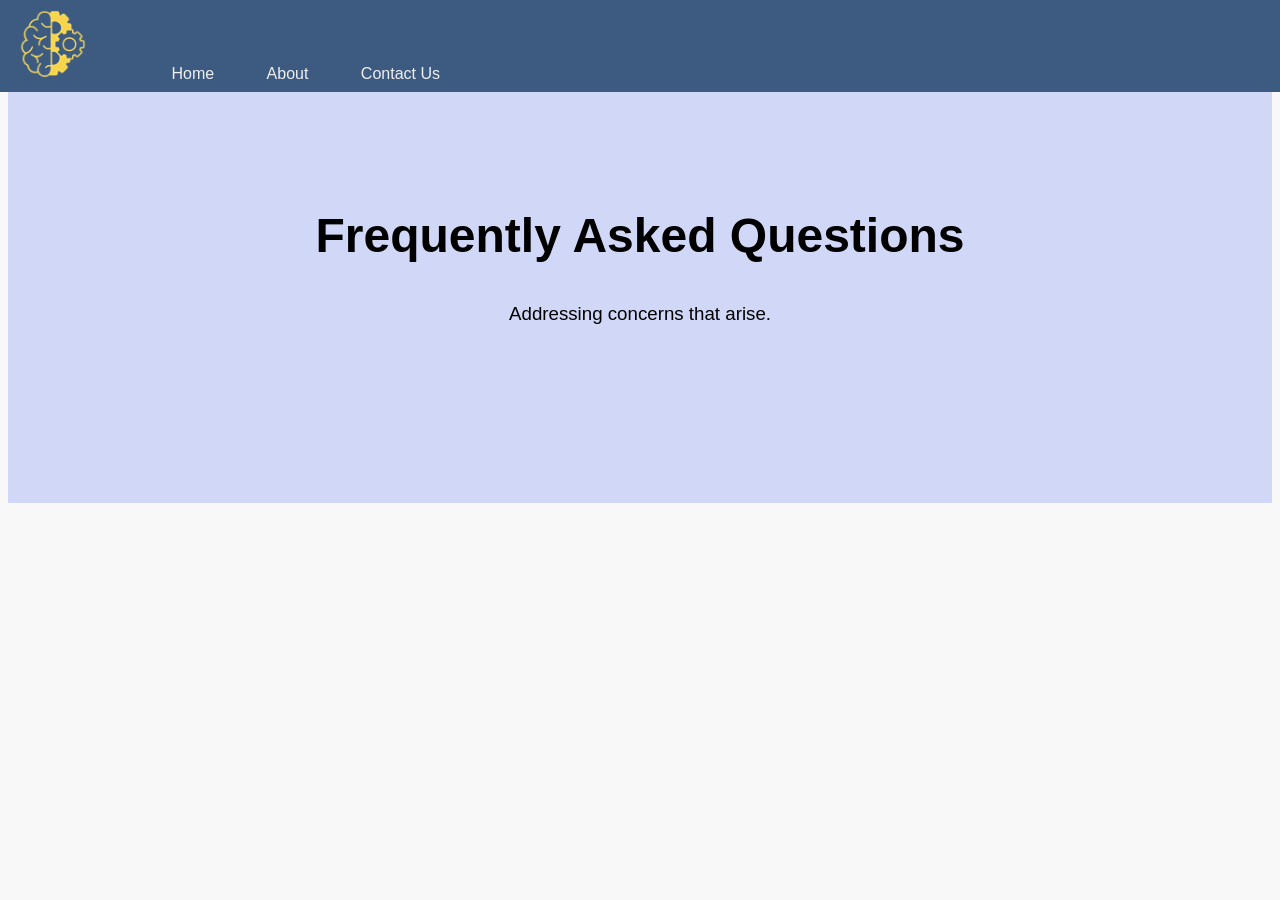
==== faq.html @ a7b6f956 "Add files via upload" ====
<html lang="en">
<head>
    <meta charset="UTF-8">
    <meta name="viewport" content="width=device-width, initial-scale=1.0">
    <title>RCAP Something Something</title>

    <style>
        body {
            font-family: 'Segoe UI', Tahoma, Geneva, Verdana, sans-serif;
            font-size: 16px;
            font-weight: 500;
            overflow-x: hidden;
            background-color: #f8f8f8;
        }

        a {
            text-decoration: none;
            color: #f0f0f0;
            transition: 0.3s;
        }

        .headerlinks:hover {
            transition: 0.3s;
            color: #6abba9;
        }

        #links {
            border: solid 0.5px;
            padding-top: 0.5em;
            padding-bottom: 0.5em;
            border-color: #3d5a80;
            background-color: #3d5a80;
            position: absolute;
            width: 100%;
            top: 0px;
            left: 0px;
        }

        #pageheader {
            transition: 0.3s;
            background-color: #d1d8f7;
            padding: 10em;
        }
    </style>
</head>
<body>
    <div id="links">
        <img src="logo.png" alt="RCAP Product Logo" style="object-fit: cover; padding-left: 1em;" width="70" height="70"><!--300x300 best-->
            <a href="index.html" style="padding-left: 5em;" class="headerlinks">Home</a>
            <a href="ourinfo.html" style="padding-left: 3em;" class="headerlinks">About</a>
            <a href="contact.html" style="padding-left: 3em;" class="headerlinks">Contact Us</a>
    </div>  

    <section id="pageheader">
        <h1 style="text-align: center; font-size: 48px;">Frequently Asked Questions</h1>
        <h3 style="text-align: center; font-weight: 300;">Addressing concerns that arise.</h3>
    </section>

    <section>
        
    </section>


</body>
</html>
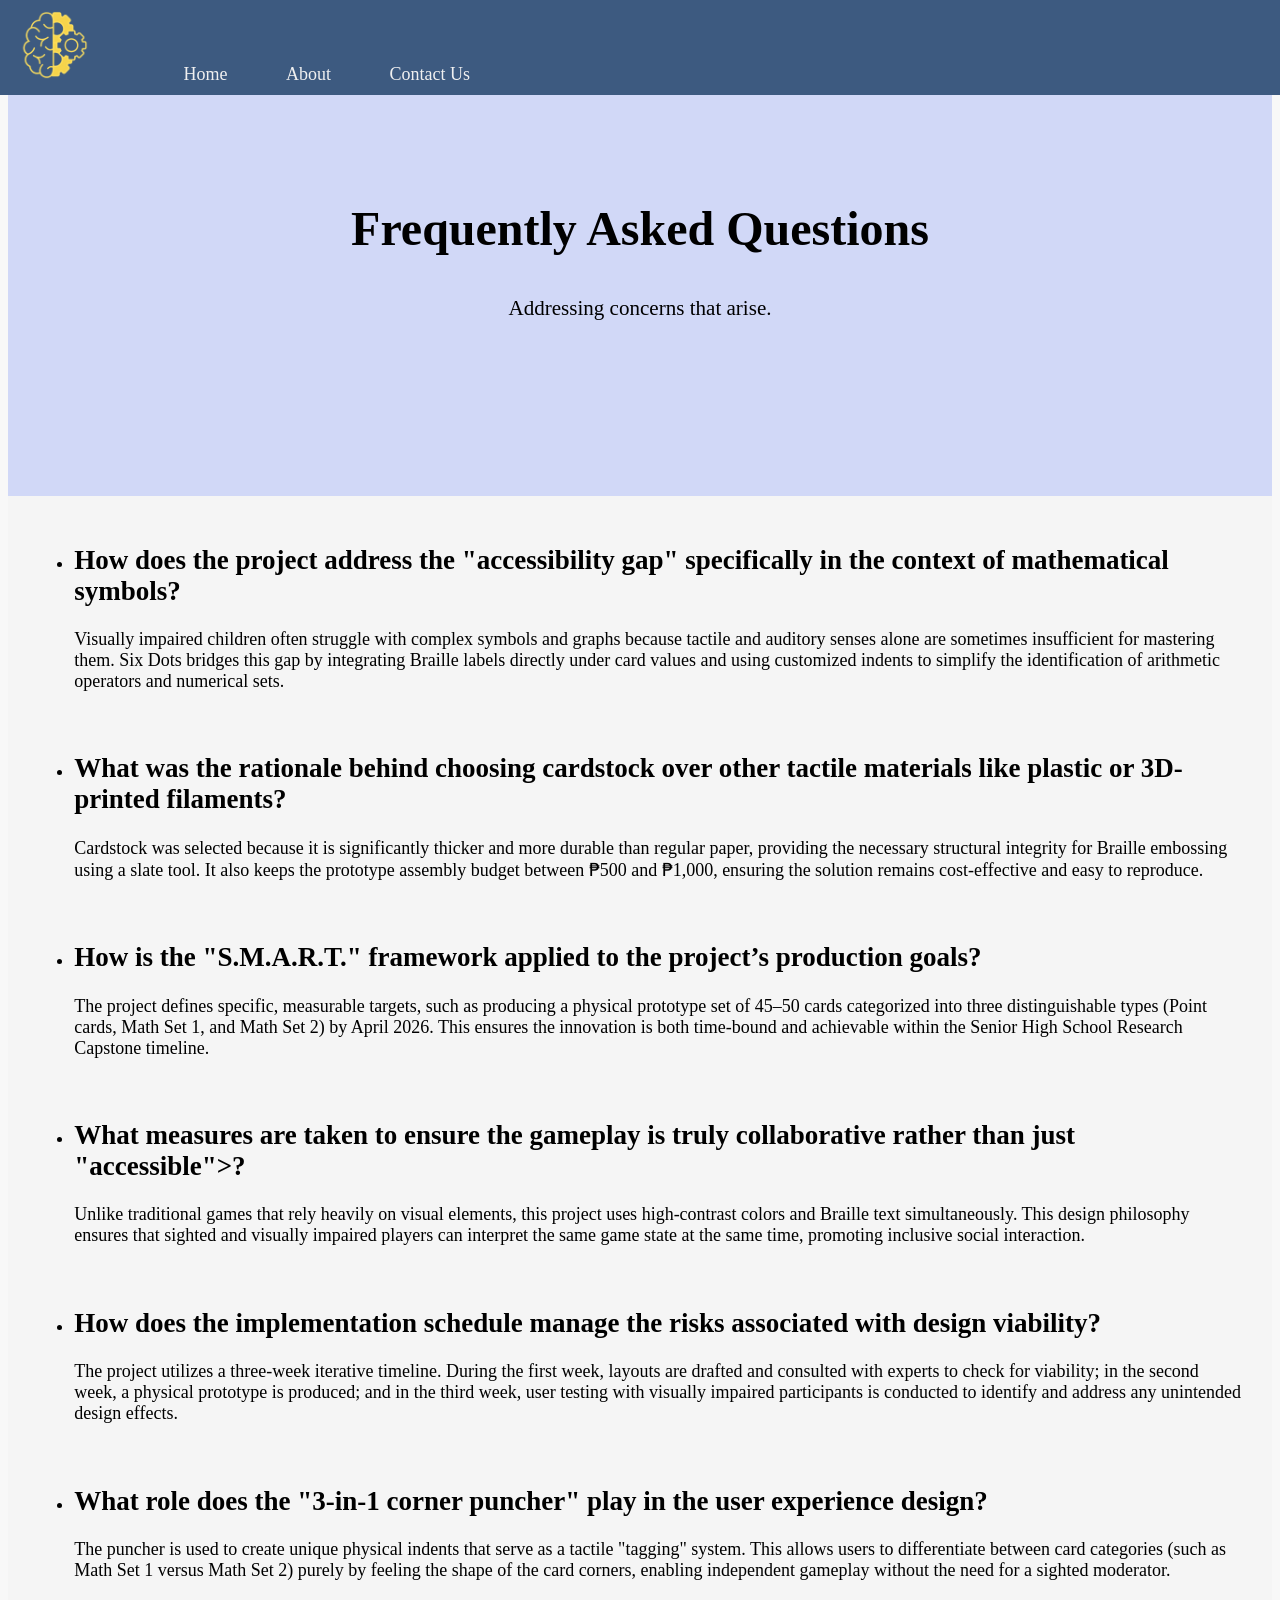
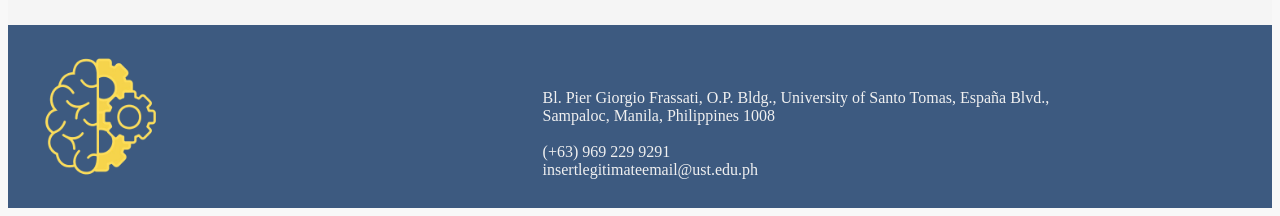
==== commit 03ea2bd7: "Update faq.html" ====
--- a/faq.html
+++ b/faq.html
@@ -2,44 +2,25 @@
 <head>
     <meta charset="UTF-8">
     <meta name="viewport" content="width=device-width, initial-scale=1.0">
-    <title>RCAP Something Something</title>
+    <title>Six Dots | Frequently Asked Questions</title>
 
+    <link rel="stylesheet" type="text/css" href="styles.css">
+    
     <style>
-        body {
-            font-family: 'Segoe UI', Tahoma, Geneva, Verdana, sans-serif;
-            font-size: 16px;
-            font-weight: 500;
-            overflow-x: hidden;
-            background-color: #f8f8f8;
-        }
-
-        a {
-            text-decoration: none;
-            color: #f0f0f0;
-            transition: 0.3s;
-        }
-
-        .headerlinks:hover {
-            transition: 0.3s;
-            color: #6abba9;
-        }
-
-        #links {
-            border: solid 0.5px;
-            padding-top: 0.5em;
-            padding-bottom: 0.5em;
-            border-color: #3d5a80;
-            background-color: #3d5a80;
-            position: absolute;
-            width: 100%;
-            top: 0px;
-            left: 0px;
-        }
-
         #pageheader {
             transition: 0.3s;
             background-color: #d1d8f7;
-            padding: 10em;
+            padding: 12vw;
+        }
+
+        #faqlist {
+            padding: 2%;
+            border: solid 1px #f5f5f5;
+            background-color: #f5f5f5;
+        }
+
+        #questions {
+            padding: 1%;
         }
     </style>
 </head>
@@ -52,14 +33,62 @@
     </div>  
 
     <section id="pageheader">
-        <h1 style="text-align: center; font-size: 48px;">Frequently Asked Questions</h1>
+        <h2 style="text-align: center; font-size: 48px;">Frequently Asked Questions</h2>
         <h3 style="text-align: center; font-weight: 300;">Addressing concerns that arise.</h3>
     </section>
 
-    <section>
+    <section id="faqlist">
+        <ul>
+            <li>
+                <h2>How does the project address the "accessibility gap" specifically in the context of mathematical symbols&#63;</h2>
+                <p>Visually impaired children often struggle with complex symbols and graphs because tactile and auditory senses alone are sometimes insufficient for mastering them. Six Dots bridges this gap by integrating Braille labels directly under card values and using customized indents to simplify the identification of arithmetic operators and numerical sets.</p>
+            </li>
+
+            <br>
+            
+            <li>
+                <h2>What was the rationale behind choosing cardstock over other tactile materials like plastic or 3D-printed filaments&#63;</h2>
+                <p>Cardstock was selected because it is significantly thicker and more durable than regular paper, providing the necessary structural integrity for Braille embossing using a slate tool. It also keeps the prototype assembly budget between ₱500 and ₱1,000, ensuring the solution remains cost-effective and easy to reproduce.</p>
+            </li>
+
+            <br>
+
+            <li>
+                <h2>How is the "S.M.A.R.T." framework applied to the project’s production goals&#63;</h2>
+                <p>The project defines specific, measurable targets, such as producing a physical prototype set of 45–50 cards categorized into three distinguishable types (Point cards, Math Set 1, and Math Set 2) by April 2026. This ensures the innovation is both time-bound and achievable within the Senior High School Research Capstone timeline.</p>
+            </li>
+
+            <br>
+
+            <li>
+                <h2>What measures are taken to ensure the gameplay is truly collaborative rather than just "accessible">&#63;</h2>
+                <p>Unlike traditional games that rely heavily on visual elements, this project uses high-contrast colors and Braille text simultaneously. This design philosophy ensures that sighted and visually impaired players can interpret the same game state at the same time, promoting inclusive social interaction.</p>
+            </li>
+
+            <br>
+
+            <li>
+                <h2>How does the implementation schedule manage the risks associated with design viability&#63;</h2>
+                <p>The project utilizes a three-week iterative timeline. During the first week, layouts are drafted and consulted with experts to check for viability; in the second week, a physical prototype is produced; and in the third week, user testing with visually impaired participants is conducted to identify and address any unintended design effects.</p>
+            </li>
+
+            <br>
+
+            <li>
+                <h2>What role does the "3-in-1 corner puncher" play in the user experience design&#63;</h2>
+                <p>The puncher is used to create unique physical indents that serve as a tactile "tagging" system. This allows users to differentiate between card categories (such as Math Set 1 versus Math Set 2) purely by feeling the shape of the card corners, enabling independent gameplay without the need for a sighted moderator.</p>
+            </li>
+        </ul>
+    </section>
+</body>
+
+<footer>
+    <div>
+        <img src="logo.png" alt="" style="width: 30%; height: auto; padding: 30px;">
+    </div>
         
-    </section>
-
-
-</body>
-</html>+    <div style="padding-top: 5vw;">
+        <span style="font-weight: 300; color: #f0f0f0;">Bl. Pier Giorgio Frassati, O.P. Bldg., University of Santo Tomas, Espa&ntilde;a Blvd.,<br /> Sampaloc, Manila, Philippines 1008<br /><br />&#40;&#43;63&#41; 969 229 9291<br />insertlegitimateemail@ust.edu.ph</span>
+    </div>
+    </footer>
+</html>
--- a/styles.css
+++ b/styles.css
@@ -0,0 +1,188 @@
+        .noto-sans-regular {
+                  font-family: "Noto Sans", sans-serif;
+                  font-optical-sizing: auto;
+                  font-weight: 900;
+                  font-style: normal;
+                  font-variation-settings:
+                    "wdth" 100;
+                }
+
+        body {
+            font-family: "Noto Sans";
+            font-size: 18px;
+            overflow-x: hidden;
+            background-color: #f8f8f8;
+            user-select: none; /* sorry i cannot allow you to see the horrors of my layout */
+        }
+
+        /* default a css */
+        a {
+            text-decoration: none;
+            color: #f0f0f0;
+            transition: 0.3s;
+        }
+
+        .headerlinks:hover {
+            transition: 0.3s;
+            text-decoration: dotted;
+            color: #6abba9;
+        }
+
+        #links {
+            border: solid 0.5px;
+            padding-top: 0.5em;
+            padding-bottom: 0.5em;
+            border-color: #3d5a80;
+            background-color: #3d5a80;
+            position: absolute;
+            width: 100%;
+            top: 0px;
+            left: 0px;
+        }
+
+        #pageheader {
+            transition: 0.3s;
+            background-color: #fcf6e8;
+            padding: 25%;
+        }
+
+        #pageheader:hover {
+            transition: 0.5s;
+            background-color: #afc1dd;
+        }
+
+        .productinfo {
+            font-size: 18px;
+            font-weight: 400;
+            transition: 0.3s;
+            background-color: #fff;
+            padding: 5em;
+            display: flex;
+            gap: 2em;
+        }
+
+        .prodbenefits {
+            font-size: 100%;
+            font-weight: 400;
+            transition: 0.3s;
+            background-color: #d2ddf5;
+            padding: 4em;
+            display: flex;
+            gap: 2em;
+        }
+
+        footer {
+            font-size: 16px;
+            display: grid;
+            width: 100%;
+            grid-template-columns: auto auto auto;
+            gap: 10%;
+            background-color: #3d5a80;
+        }
+
+        /* index.html css */
+
+                #homeimgs {transition: 0.5s;}
+        #homeimgs:hover {transition: 0.5s; transform:scale(1.05);}
+
+        #boxone, #boxtwo {
+            transition: 1s;
+            border: solid 10px;
+            border-radius: 25px;
+            border-color: #afc1dd;
+            background-color: #afc1dd;
+            width: 35%;
+            text-align: justify;
+            align-content: center;
+            padding: 20px;
+            box-shadow: -1px 3px 5px #ccc4c3;
+        }
+
+        #boxone:hover, #boxtwo:hover {
+            background-color: #fff;
+            border-color: #fff;
+            transition: 1s;
+        }
+
+        @keyframes floatUp {
+            0% {transform: translateY(0vw);}
+            100% {transform: translateY(-2vw);}
+        }
+
+        #missiv {
+            transition: 0.3s;
+            text-align: center;
+            padding: 2vw;
+        }
+
+        #missiv_content {
+            display: grid;
+            grid-template-columns: auto auto auto;
+            gap: 2vw;
+        }
+
+        /* inner block */
+        #missiv_ib {
+            border: 1px solid transparent;
+            background-color: transparent;
+            color: transparent;
+            font-size: 20px;
+            border-radius: 15px;
+            border-width: 30%;
+            padding: 0.5vw;
+            height: auto;
+            transition: 0.6s;
+        }
+
+        .missiv_content:hover {
+            transition: 0.3s;
+            cursor: pointer;
+            transform: scale(1.05);
+        }
+
+        .missiv_content:hover > #missiv_ib {
+            border: 1px solid #dda948;
+            background-color: #dda948;
+            color: #fff;
+            border-radius: 15px;
+            border-width: 30%;
+            height: auto;
+            transition: 0.5s;
+            transform: translateY(-5vw);
+            height: 70%;
+        }
+
+        .extras {
+            transition: 0.3s;
+            background-color: #fff;
+            padding: 4em;
+            display: flex;
+            gap: 2em;
+            align-items: baseline;
+        }
+
+        #extraBox {
+            transition: 0.3s;
+            border: solid 10px;
+            border-color: #98c1d9;
+            background-color: #98c1d9;
+            border-radius: 30px;
+            width: 35em;
+            text-indent: 10px;
+        }
+
+        #extraBox:hover {
+            transition: 0.5s;
+            transform: scale(1.05);
+            cursor: pointer;
+            background-color: #3d5a80;
+            border-color: #3d5a80;
+            color: #fab22c;
+        }
+
+        .extralinks {
+            transition: 1s;
+            color: #000;
+            text-align: center;
+            font-size: 32px;
+        }
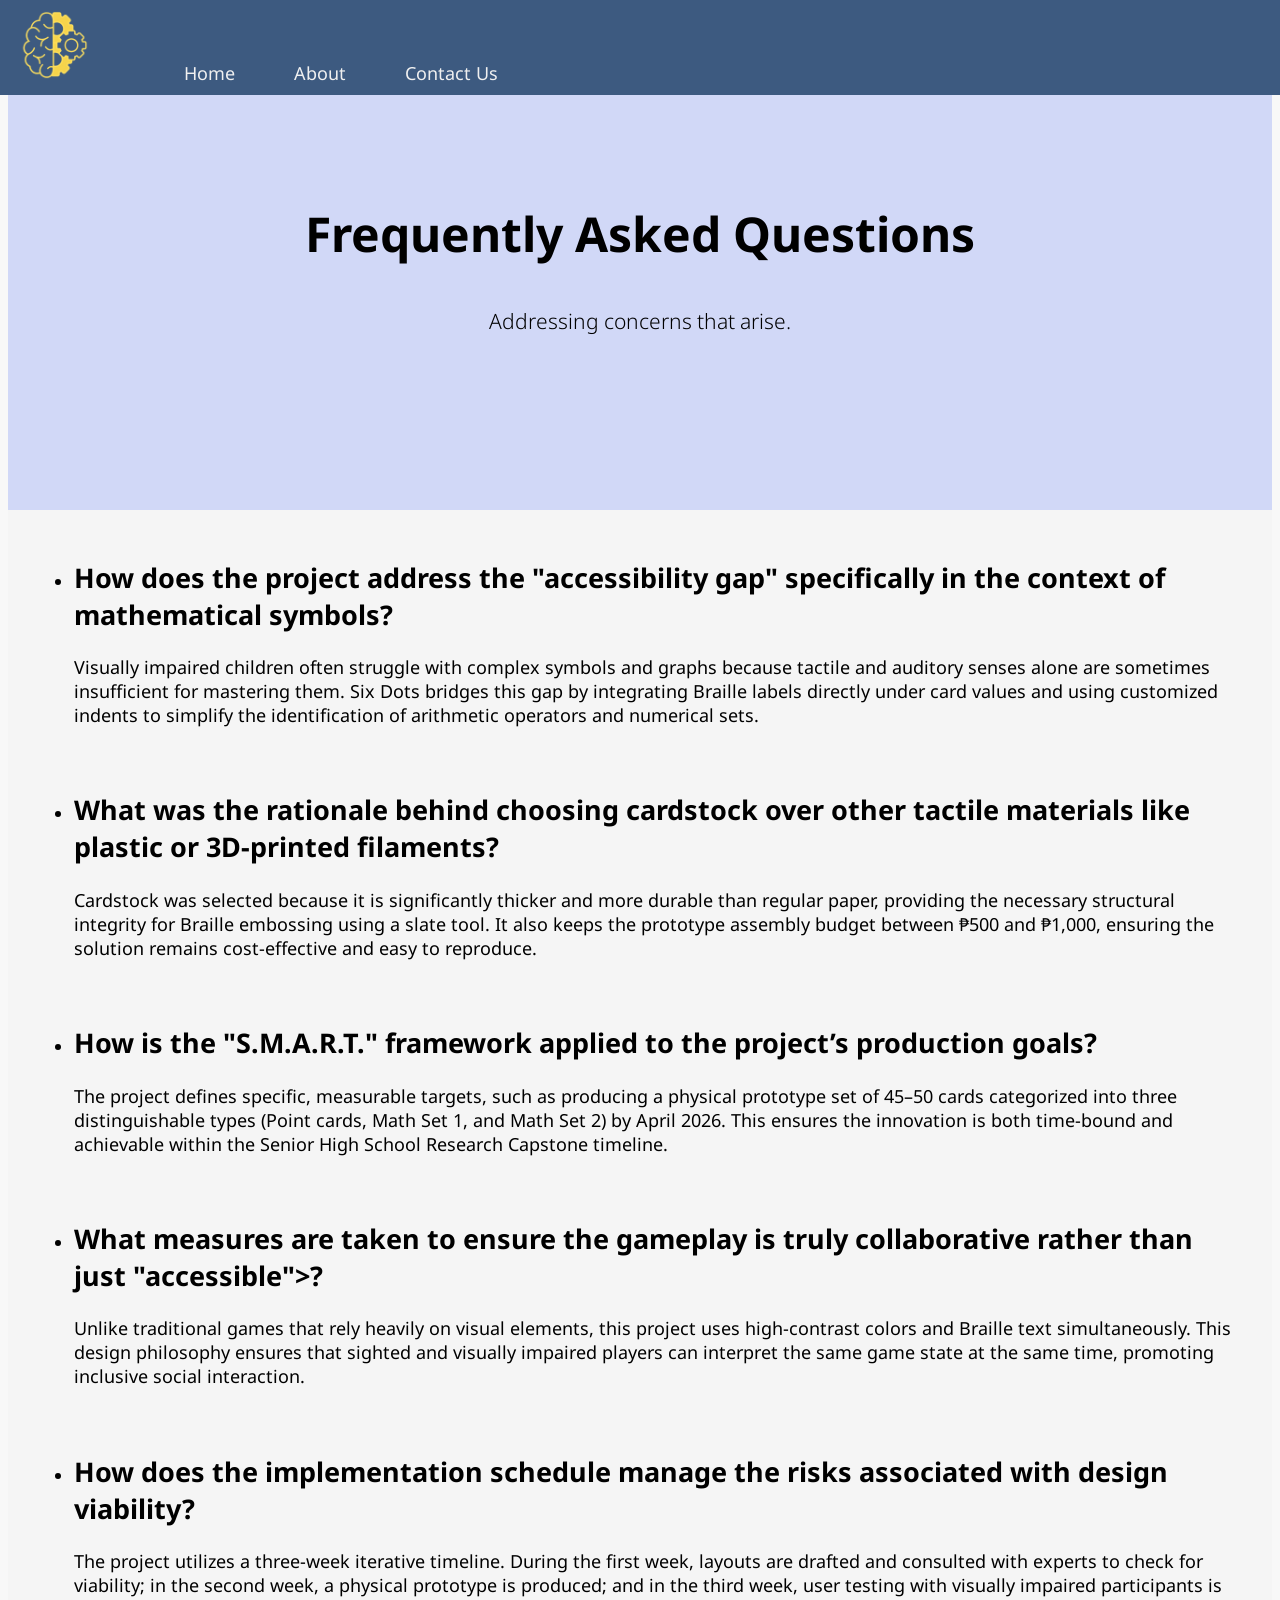
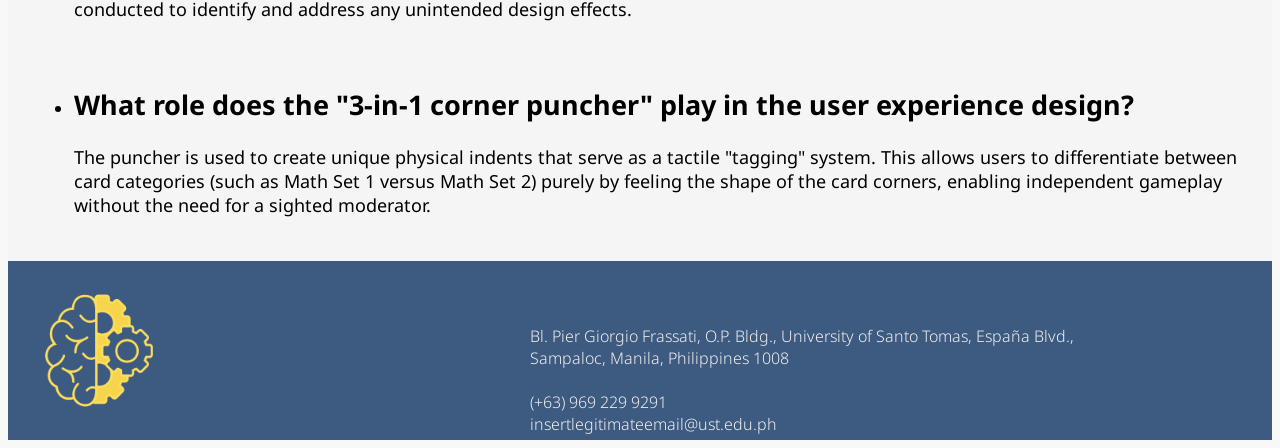
==== commit 5900670d: "Update faq.html" ====
--- a/faq.html
+++ b/faq.html
@@ -5,6 +5,9 @@
     <title>Six Dots | Frequently Asked Questions</title>
 
     <link rel="stylesheet" type="text/css" href="styles.css">
+    <link rel="preconnect" href="https://fonts.googleapis.com">
+    <link rel="preconnect" href="https://fonts.gstatic.com" crossorigin>
+    <link href="https://fonts.googleapis.com/css2?family=Inter:ital,opsz,wght@0,14..32,100..900;1,14..32,100..900&family=Noto+Sans:ital,wght@0,100..900;1,100..900&display=swap" rel="stylesheet">
     
     <style>
         #pageheader {
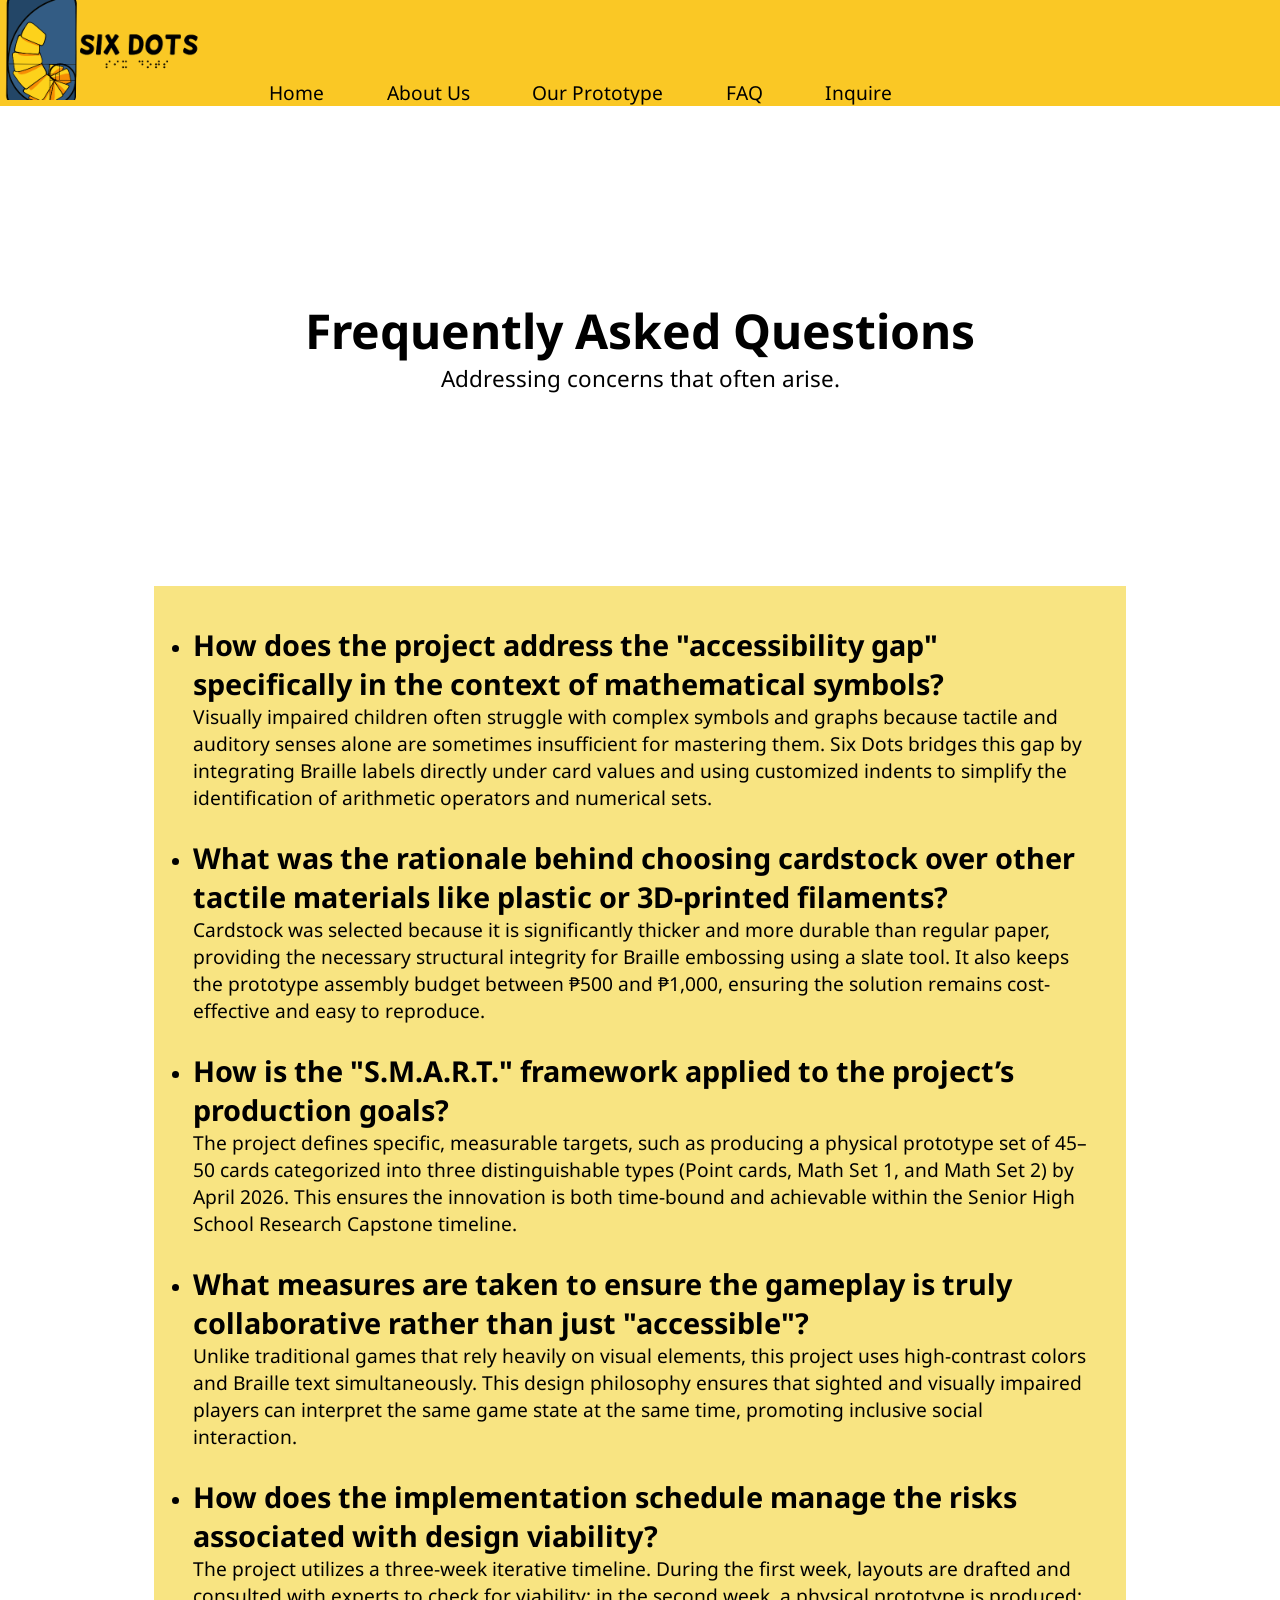
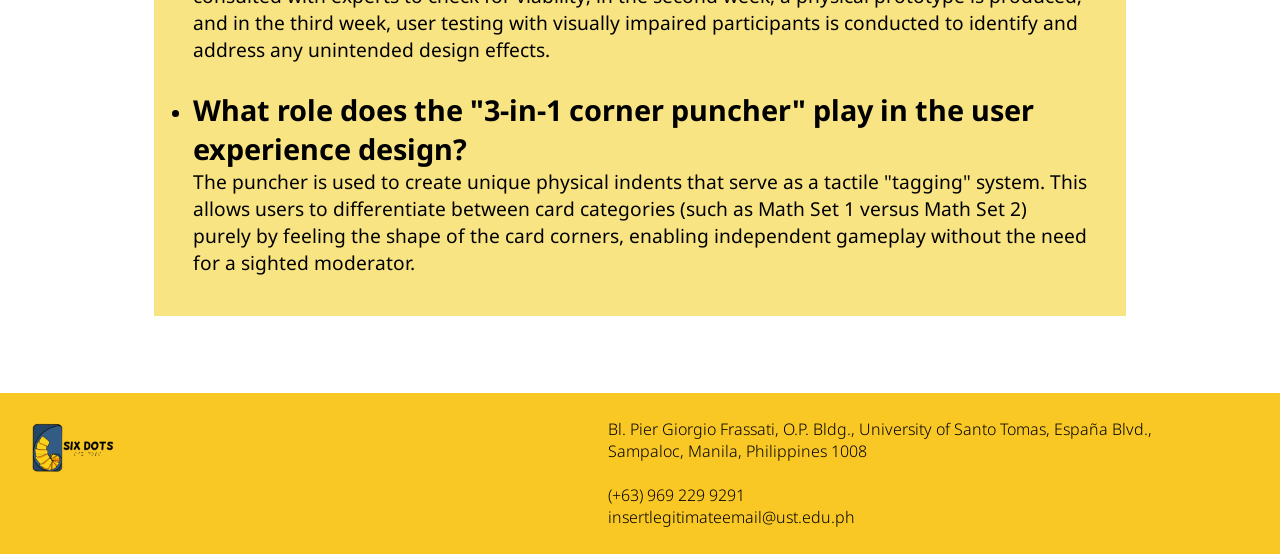
==== commit 4cdae196: "Update faq.html" ====
--- a/faq.html
+++ b/faq.html
@@ -10,16 +10,13 @@
     <link href="https://fonts.googleapis.com/css2?family=Inter:ital,opsz,wght@0,14..32,100..900;1,14..32,100..900&family=Noto+Sans:ital,wght@0,100..900;1,100..900&display=swap" rel="stylesheet">
     
     <style>
-        #pageheader {
-            transition: 0.3s;
-            background-color: #d1d8f7;
-            padding: 12vw;
-        }
-
         #faqlist {
-            padding: 2%;
-            border: solid 1px #f5f5f5;
-            background-color: #f5f5f5;
+            margin-left: 12vw;
+            margin-right: 12vw;
+            margin-bottom: 6vw;
+            padding: 3vw;
+            border: solid 1px #f8e482;
+            background-color: #f8e482;
         }
 
         #questions {
@@ -28,16 +25,18 @@
     </style>
 </head>
 <body>
-    <div id="links">
-        <img src="logo.png" alt="RCAP Product Logo" style="object-fit: cover; padding-left: 1em;" width="70" height="70"><!--300x300 best-->
-            <a href="index.html" style="padding-left: 5em;" class="headerlinks">Home</a>
-            <a href="ourinfo.html" style="padding-left: 3em;" class="headerlinks">About</a>
-            <a href="contact.html" style="padding-left: 3em;" class="headerlinks">Contact Us</a>
-    </div>  
+    <div id="header">
+        <img src="logo.png" alt="" width="200" height="100" style="object-fit: cover;">
+        <a href="index.html" class="headerlinks" style="padding-left: 5%">Home</a>
+        <a href="ourinfo.html" class="headerlinks">About Us</a>
+        <a href="prototype.html" class="headerlinks">Our Prototype</a>
+        <a href="faq.html" class="headerlinks">FAQ</a>
+        <a href="https://form.jotform.com/261254487578066" style="padding-left: 3em;" class="headerlinks">Inquire</a>
+    </div>
 
     <section id="pageheader">
-        <h2 style="text-align: center; font-size: 48px;">Frequently Asked Questions</h2>
-        <h3 style="text-align: center; font-weight: 300;">Addressing concerns that arise.</h3>
+        <h1 style="text-align: center; font-size: 48px;">Frequently Asked Questions</h1>
+        <h3 style="text-align: center; font-weight: 400;">Addressing concerns that often arise.</h3>
     </section>
 
     <section id="faqlist">
@@ -64,7 +63,7 @@
             <br>
 
             <li>
-                <h2>What measures are taken to ensure the gameplay is truly collaborative rather than just "accessible">&#63;</h2>
+                <h2>What measures are taken to ensure the gameplay is truly collaborative rather than just "accessible"&#63;</h2>
                 <p>Unlike traditional games that rely heavily on visual elements, this project uses high-contrast colors and Braille text simultaneously. This design philosophy ensures that sighted and visually impaired players can interpret the same game state at the same time, promoting inclusive social interaction.</p>
             </li>
 
@@ -85,13 +84,12 @@
     </section>
 </body>
 
-<footer>
-    <div>
-        <img src="logo.png" alt="" style="width: 30%; height: auto; padding: 30px;">
-    </div>
-        
-    <div style="padding-top: 5vw;">
-        <span style="font-weight: 300; color: #f0f0f0;">Bl. Pier Giorgio Frassati, O.P. Bldg., University of Santo Tomas, Espa&ntilde;a Blvd.,<br /> Sampaloc, Manila, Philippines 1008<br /><br />&#40;&#43;63&#41; 969 229 9291<br />insertlegitimateemail@ust.edu.ph</span>
-    </div>
+    <footer>
+        <div>
+            <img src="logo.png" alt="" style="width: 30%; height: auto; padding: 30px;">
+        </div>
+        <div style="padding-bottom: 2vw; padding-top: 2vw;">
+            <span style="font-weight: 300; color: #000;">Bl. Pier Giorgio Frassati, O.P. Bldg., University of Santo Tomas, Espa&ntilde;a Blvd.,<br /> Sampaloc, Manila, Philippines 1008<br /><br />&#40;&#43;63&#41; 969 229 9291<br />insertlegitimateemail@ust.edu.ph</span>
+        </div>
     </footer>
 </html>
--- a/styles.css
+++ b/styles.css
@@ -1,31 +1,54 @@
+
         .noto-sans-regular {
-                  font-family: "Noto Sans", sans-serif;
-                  font-optical-sizing: auto;
-                  font-weight: 900;
-                  font-style: normal;
-                  font-variation-settings:
-                    "wdth" 100;
-                }
-
+            font-family: "Noto Sans", sans-serif;
+            font-optical-sizing: auto;
+            font-weight: 600;
+            font-style: normal;
+            font-variation-settings: 
+                "wdth" 100;
+        }
+
+      * {
+            margin: 0;
+            padding: 0;
+            box-sizing: border-box;
+        }
+
+        h1 {
+            font-size: 3.5vw;
+        }
+
+        p {
+            font-size: 1.5vw;
+        }
+        
         body {
             font-family: "Noto Sans";
-            font-size: 18px;
+            font-size: 1.5vw;
             overflow-x: hidden;
-            background-color: #f8f8f8;
+            background-color: transparent;
             user-select: none; /* sorry i cannot allow you to see the horrors of my layout */
-        }
-
-        /* default a css */
-        a {
+            background-image: url("web_bg.png");
+            background-attachment: fixed; /* This makes it "sticky" to the screen */
+            background-size: cover;
+            background-position: center;
+        }
+
+        #header {
+            background-color: #fac825;
+            align-content: center;
+        }
+
+        .headerlinks {
             text-decoration: none;
+            color: #000;
+            padding-left: 3em;
+            transition: 0.2s;
+        }
+
+        .headerlinks:hover {
             color: #f0f0f0;
             transition: 0.3s;
-        }
-
-        .headerlinks:hover {
-            transition: 0.3s;
-            text-decoration: dotted;
-            color: #6abba9;
         }
 
         #links {
@@ -41,34 +64,30 @@
         }
 
         #pageheader {
-            transition: 0.3s;
-            background-color: #fcf6e8;
-            padding: 25%;
-        }
-
-        #pageheader:hover {
-            transition: 0.5s;
-            background-color: #afc1dd;
+            z-index: 1;
+            transition: 0.3s;
+            background-color: transparent;
+            padding: 15%;
         }
 
         .productinfo {
             font-size: 18px;
             font-weight: 400;
             transition: 0.3s;
-            background-color: #fff;
+            background-color: #f8e4a2;
             padding: 5em;
             display: flex;
-            gap: 2em;
+            gap: 5vw;
         }
 
         .prodbenefits {
             font-size: 100%;
             font-weight: 400;
             transition: 0.3s;
-            background-color: #d2ddf5;
+            background-color: #f8e482;
             padding: 4em;
             display: flex;
-            gap: 2em;
+            gap: 5vw;
         }
 
         footer {
@@ -77,20 +96,20 @@
             width: 100%;
             grid-template-columns: auto auto auto;
             gap: 10%;
-            background-color: #3d5a80;
+            background-color: #fac825;
         }
 
         /* index.html css */
 
-                #homeimgs {transition: 0.5s;}
+        #homeimgs {transition: 0.5s;}
         #homeimgs:hover {transition: 0.5s; transform:scale(1.05);}
 
         #boxone, #boxtwo {
             transition: 1s;
             border: solid 10px;
             border-radius: 25px;
-            border-color: #afc1dd;
-            background-color: #afc1dd;
+            border-color: #fab22c;
+            background-color: #fab22c;
             width: 35%;
             text-align: justify;
             align-content: center;
@@ -98,18 +117,8 @@
             box-shadow: -1px 3px 5px #ccc4c3;
         }
 
-        #boxone:hover, #boxtwo:hover {
-            background-color: #fff;
-            border-color: #fff;
-            transition: 1s;
-        }
-
-        @keyframes floatUp {
-            0% {transform: translateY(0vw);}
-            100% {transform: translateY(-2vw);}
-        }
-
         #missiv {
+            background-color: #f8e482;
             transition: 0.3s;
             text-align: center;
             padding: 2vw;
@@ -123,6 +132,7 @@
 
         /* inner block */
         #missiv_ib {
+            z-index: -1;
             border: 1px solid transparent;
             background-color: transparent;
             color: transparent;
@@ -136,8 +146,8 @@
 
         .missiv_content:hover {
             transition: 0.3s;
+            z-index: 2;
             cursor: pointer;
-            transform: scale(1.05);
         }
 
         .missiv_content:hover > #missiv_ib {
@@ -148,8 +158,16 @@
             border-width: 30%;
             height: auto;
             transition: 0.5s;
-            transform: translateY(-5vw);
+            transform: translateY(-2.4vw);
             height: 70%;
+        }
+
+        #missiv_v {
+            border: solid 0.5px;
+            border-radius: 15px;
+            text-align: center;
+            background-color: transparent;
+            padding: 2vw;
         }
 
         .extras {
@@ -157,7 +175,7 @@
             background-color: #fff;
             padding: 4em;
             display: flex;
-            gap: 2em;
+            gap: 3vw;
             align-items: baseline;
         }
 
@@ -182,6 +200,8 @@
 
         .extralinks {
             transition: 1s;
+            text-decoration: none;
+            padding: 1vw;
             color: #000;
             text-align: center;
             font-size: 32px;
